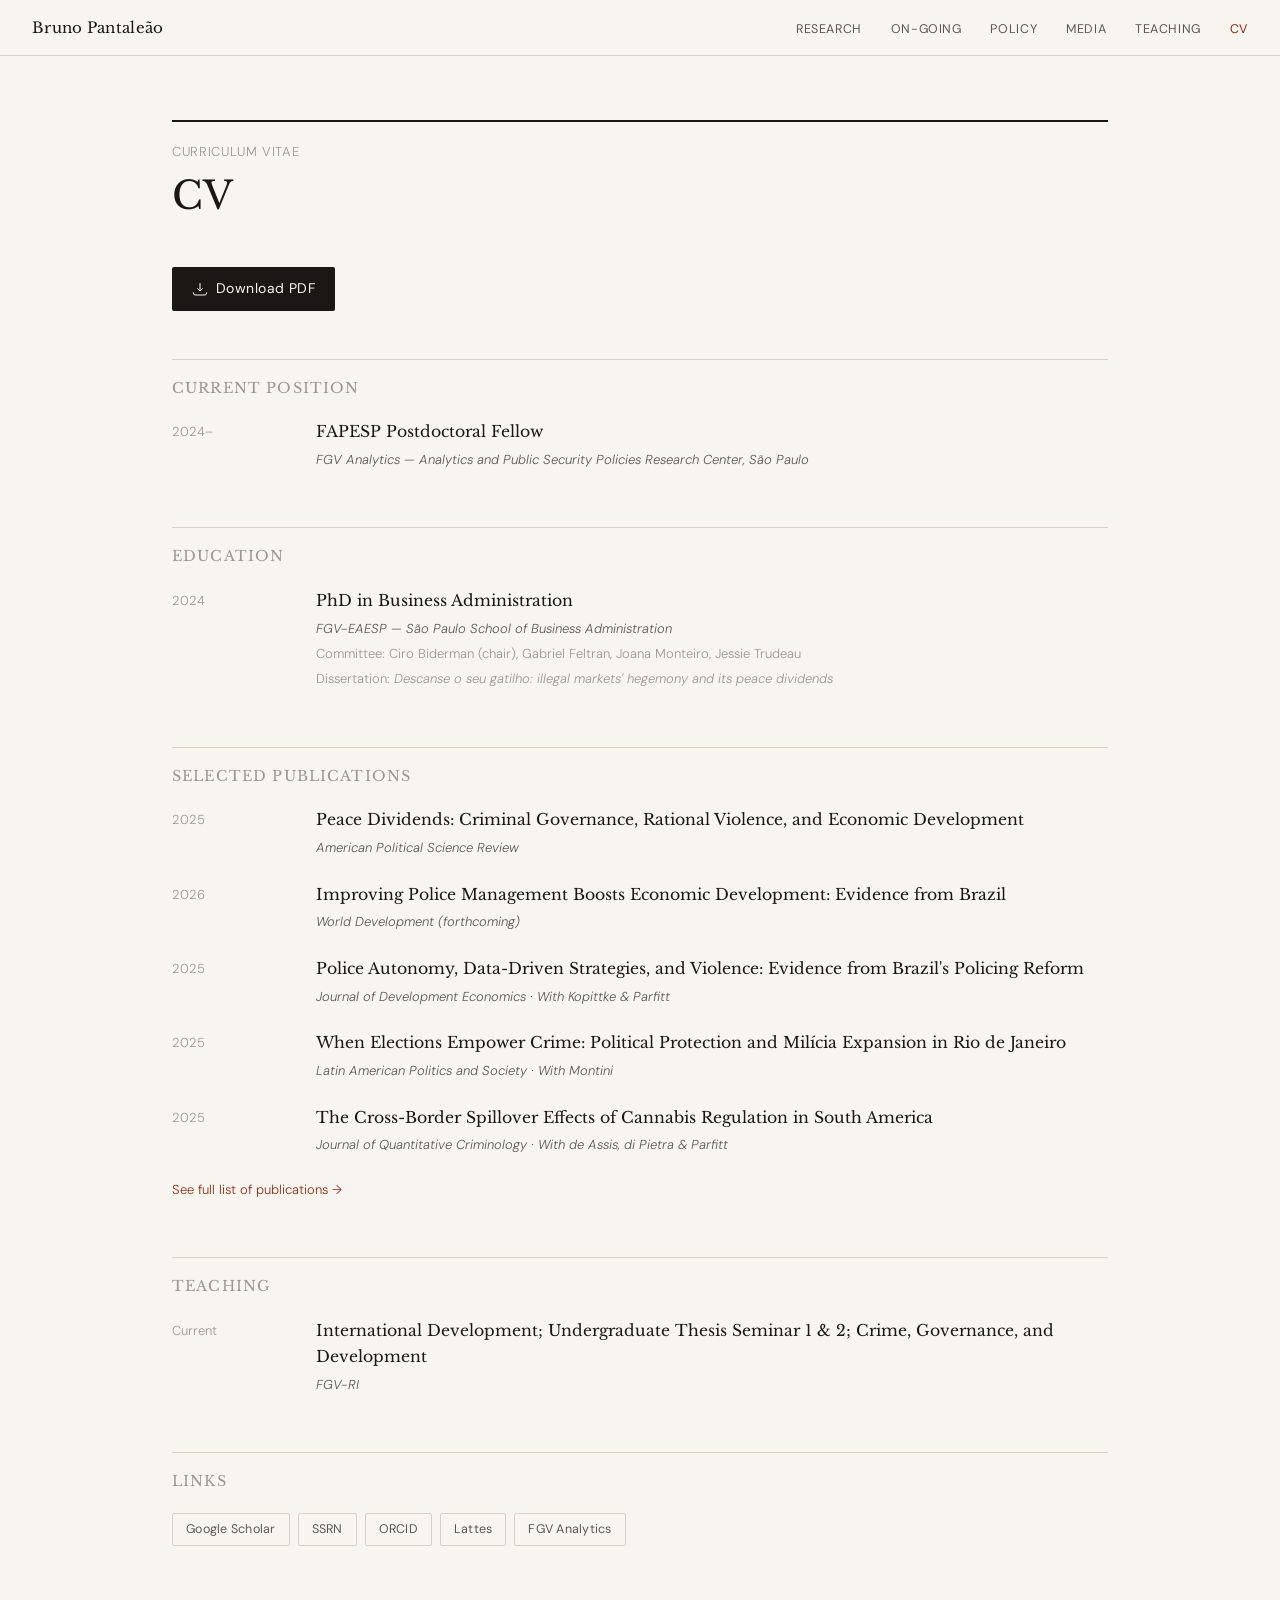
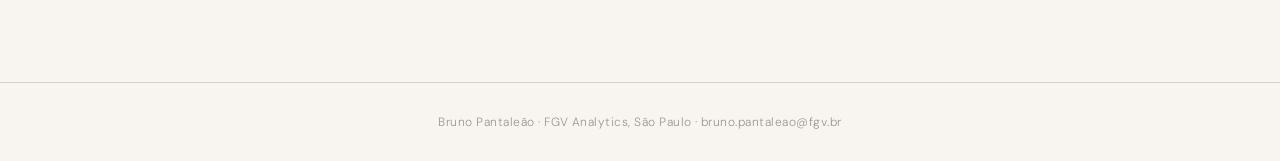
==== cv.html @ 87e5ca8e "Add files via upload" ====
<!DOCTYPE html>
<html lang="en">
<head>
<meta charset="UTF-8">
<meta name="viewport" content="width=device-width, initial-scale=1.0">
<title>CV — Bruno Pantaleão</title>
<link rel="stylesheet" href="style.css">
<style>
.cv-actions {
  display: flex; gap: 12px; flex-wrap: wrap; margin-bottom: 3rem;
}
.cv-download {
  display: inline-flex; align-items: center; gap: 8px;
  padding: 10px 20px;
  background: var(--ink); color: var(--paper);
  text-decoration: none; font-size: 14px; font-weight: 400;
  border-radius: 2px; letter-spacing: 0.03em;
  transition: background 0.18s;
}
.cv-download:hover { background: var(--accent); }
.cv-download svg { width: 16px; height: 16px; }

.cv-section { margin-bottom: 3.5rem; }
.cv-section h2 {
  font-family: var(--serif); font-size: 0.9rem; font-weight: 400;
  letter-spacing: 0.08em; text-transform: uppercase;
  color: var(--ink-faint); margin-bottom: 1.2rem;
  border-top: 1px solid var(--rule); padding-top: 1rem;
}
.cv-row {
  display: grid; grid-template-columns: 120px 1fr;
  gap: 1.5rem; margin-bottom: 1.4rem; align-items: start;
}
.cv-year { font-size: 13px; color: var(--ink-faint); padding-top: 2px; }
.cv-entry-title {
  font-family: var(--serif); font-size: 0.98rem;
  font-weight: 400; color: var(--ink); margin-bottom: 0.2rem;
}
.cv-entry-sub { font-size: 13px; color: var(--ink-muted); font-style: italic; }
.cv-entry-detail { font-size: 13px; color: var(--ink-faint); margin-top: 0.2rem; }

@media (max-width: 500px) {
  .cv-row { grid-template-columns: 1fr; gap: 0.2rem; }
  .cv-year { font-size: 12px; }
}
</style>
</head>
<body>

<nav>
  <a href="index.html" class="nav-name">Bruno Pantaleão</a>
  <ul class="nav-links">
    <li><a href="research.html">Research</a></li>
    <li><a href="ongoing.html">On-going</a></li>
    <li><a href="policy.html">Policy</a></li>
    <li><a href="media.html">Media</a></li>
    <li><a href="teaching.html">Teaching</a></li>
    <li><a href="cv.html" class="active">CV</a></li>
  </ul>
</nav>

<div class="page-wrap">
  <div class="page-header">
    <p class="sub">Curriculum vitae</p>
    <h1>CV</h1>
  </div>

  <div class="cv-actions">
    <a class="cv-download" href="CV_bruno_pantaleao.pdf" target="_blank">
      <svg viewBox="0 0 24 24" fill="none" stroke="currentColor" stroke-width="1.5">
        <path d="M12 15V3m0 12l-4-4m4 4l4-4M2 17l.621 2.485A2 2 0 004.561 21h14.878a2 2 0 001.94-1.515L22 17"/>
      </svg>
      Download PDF
    </a>
  </div>

  <div class="cv-section">
    <h2>Current Position</h2>
    <div class="cv-row">
      <span class="cv-year">2024–</span>
      <div>
        <p class="cv-entry-title">FAPESP Postdoctoral Fellow</p>
        <p class="cv-entry-sub">FGV Analytics — Analytics and Public Security Policies Research Center, São Paulo</p>
      </div>
    </div>
  </div>

  <div class="cv-section">
    <h2>Education</h2>
    <div class="cv-row">
      <span class="cv-year">2024</span>
      <div>
        <p class="cv-entry-title">PhD in Business Administration</p>
        <p class="cv-entry-sub">FGV-EAESP — São Paulo School of Business Administration</p>
        <p class="cv-entry-detail">Committee: Ciro Biderman (chair), Gabriel Feltran, Joana Monteiro, Jessie Trudeau</p>
        <p class="cv-entry-detail">Dissertation: <em>Descanse o seu gatilho: illegal markets' hegemony and its peace dividends</em></p>
      </div>
    </div>
  </div>

  <div class="cv-section">
    <h2>Selected Publications</h2>
    <div class="cv-row">
      <span class="cv-year">2025</span>
      <div>
        <p class="cv-entry-title">Peace Dividends: Criminal Governance, Rational Violence, and Economic Development</p>
        <p class="cv-entry-sub">American Political Science Review</p>
      </div>
    </div>
    <div class="cv-row">
      <span class="cv-year">2026</span>
      <div>
        <p class="cv-entry-title">Improving Police Management Boosts Economic Development: Evidence from Brazil</p>
        <p class="cv-entry-sub">World Development (forthcoming)</p>
      </div>
    </div>
    <div class="cv-row">
      <span class="cv-year">2025</span>
      <div>
        <p class="cv-entry-title">Police Autonomy, Data-Driven Strategies, and Violence: Evidence from Brazil's Policing Reform</p>
        <p class="cv-entry-sub">Journal of Development Economics · With Kopittke &amp; Parfitt</p>
      </div>
    </div>
    <div class="cv-row">
      <span class="cv-year">2025</span>
      <div>
        <p class="cv-entry-title">When Elections Empower Crime: Political Protection and Milícia Expansion in Rio de Janeiro</p>
        <p class="cv-entry-sub">Latin American Politics and Society · With Montini</p>
      </div>
    </div>
    <div class="cv-row">
      <span class="cv-year">2025</span>
      <div>
        <p class="cv-entry-title">The Cross-Border Spillover Effects of Cannabis Regulation in South America</p>
        <p class="cv-entry-sub">Journal of Quantitative Criminology · With de Assis, di Pietra &amp; Parfitt</p>
      </div>
    </div>
    <p style="font-size:13px;color:var(--ink-faint);margin-top:0.5rem;"><a href="research.html" style="color:var(--accent);text-decoration:none;border-bottom:1px solid transparent;" onmouseover="this.style.borderColor='var(--accent)'" onmouseout="this.style.borderColor='transparent'">See full list of publications →</a></p>
  </div>

  <div class="cv-section">
    <h2>Teaching</h2>
    <div class="cv-row">
      <span class="cv-year">Current</span>
      <div>
        <p class="cv-entry-title">International Development; Undergraduate Thesis Seminar 1 &amp; 2; Crime, Governance, and Development</p>
        <p class="cv-entry-sub">FGV-RI</p>
      </div>
    </div>
  </div>

  <div class="cv-section">
    <h2>Links</h2>
    <div style="display:flex;flex-wrap:wrap;gap:8px;">
      <a class="link-pill" href="https://scholar.google.fr/citations?user=aN9Eio4AAAAJ&hl=en" target="_blank">Google Scholar</a>
      <a class="link-pill" href="https://papers.ssrn.com/Sol3/Cf_Dev/AbsByAuth.cfm?per_id=6332960" target="_blank">SSRN</a>
      <a class="link-pill" href="https://orcid.org/0000-0002-9605-2483" target="_blank">ORCID</a>
      <a class="link-pill" href="http://lattes.cnpq.br/6629468562676391" target="_blank">Lattes</a>
      <a class="link-pill" href="https://analytics.fgv.br/node/213" target="_blank">FGV Analytics</a>
    </div>
  </div>

</div>

<footer>Bruno Pantaleão · FGV Analytics, São Paulo · <a href="mailto:bruno.pantaleao@fgv.br" style="color:var(--ink-faint);text-decoration:none;">bruno.pantaleao@fgv.br</a></footer>
</body>
</html>
---- style.css ----
@import url('https://fonts.googleapis.com/css2?family=Libre+Baskerville:ital,wght@0,400;0,700;1,400&family=DM+Sans:opsz,wght@9..40,300;9..40,400;9..40,500&display=swap');

*, *::before, *::after { box-sizing: border-box; margin: 0; padding: 0; }

:root {
  --ink: #1a1714;
  --ink-muted: #5c5750;
  --ink-faint: #9c9590;
  --paper: #f8f5f0;
  --paper-warm: #f0ebe2;
  --rule: #d8d0c4;
  --accent: #8b2e12;
  --accent-light: #c4501e;
  --serif: 'Libre Baskerville', Georgia, serif;
  --sans: 'DM Sans', system-ui, sans-serif;
  --max: 1000px;
}

html { scroll-behavior: smooth; }

body {
  background: var(--paper);
  color: var(--ink);
  font-family: var(--sans);
  font-weight: 300;
  line-height: 1.7;
  font-size: 16px;
  min-height: 100vh;
}

/* ── NAV ── */
nav {
  position: sticky; top: 0; z-index: 100;
  background: var(--paper);
  border-bottom: 1px solid var(--rule);
  padding: 0 2rem;
  display: flex; align-items: center; justify-content: space-between;
  height: 56px;
}
.nav-name {
  font-family: var(--serif);
  font-size: 15px;
  letter-spacing: 0.02em;
  color: var(--ink);
  text-decoration: none;
  white-space: nowrap;
}
.nav-links { display: flex; gap: 1.8rem; list-style: none; }
.nav-links a {
  font-size: 12.5px; font-weight: 400;
  color: var(--ink-muted); text-decoration: none;
  letter-spacing: 0.05em; text-transform: uppercase;
  transition: color 0.2s; white-space: nowrap;
}
.nav-links a:hover, .nav-links a.active { color: var(--accent); }

/* ── PAGE SHELL ── */
.page-wrap {
  max-width: var(--max);
  margin: 0 auto;
  padding: 4rem 2rem 5rem;
}

/* ── PAGE HEADER ── */
.page-header {
  border-top: 2px solid var(--ink);
  padding-top: 1.2rem;
  margin-bottom: 3rem;
}
.page-header h1 {
  font-family: var(--serif);
  font-size: clamp(1.6rem, 4vw, 2.4rem);
  font-weight: 400;
  color: var(--ink);
  line-height: 1.2;
}
.page-header .sub {
  font-size: 13px; color: var(--ink-faint);
  letter-spacing: 0.05em; text-transform: uppercase;
  margin-bottom: 0.6rem;
}

/* ── SECTION DIVIDER ── */
.section-rule {
  border: none; border-top: 1px solid var(--rule);
  margin: 3rem 0;
}

/* ── LINK PILLS ── */
.link-pill {
  display: inline-flex; align-items: center; gap: 6px;
  padding: 5px 13px;
  border: 1px solid var(--rule);
  border-radius: 2px;
  font-size: 12.5px; font-weight: 400;
  color: var(--ink-muted); text-decoration: none;
  background: transparent;
  transition: all 0.18s; letter-spacing: 0.02em;
}
.link-pill:hover { background: var(--ink); color: var(--paper); border-color: var(--ink); }
.link-pill svg { width: 13px; height: 13px; flex-shrink: 0; }

/* ── PAPER / RESEARCH CARDS ── */
.paper-list { display: flex; flex-direction: column; gap: 0; }
.paper-item {
  border-top: 1px solid var(--rule);
  padding: 2rem 0;
  display: grid;
  grid-template-columns: 1fr auto;
  gap: 1rem;
  align-items: start;
}
.paper-item:last-child { border-bottom: 1px solid var(--rule); }
.paper-num {
  font-family: var(--serif); font-size: 0.85rem;
  color: var(--ink-faint); margin-bottom: 0.4rem;
}
.paper-badge {
  font-size: 11px; font-weight: 500;
  letter-spacing: 0.1em; text-transform: uppercase;
  color: var(--accent); display: block; margin-bottom: 0.5rem;
}
.paper-title {
  font-family: var(--serif);
  font-size: 1.05rem; font-weight: 400;
  line-height: 1.45; color: var(--ink);
  margin-bottom: 0.4rem;
}
.paper-meta {
  font-size: 13px; color: var(--ink-faint);
  font-style: italic; margin-bottom: 0.7rem;
}
.paper-abstract {
  font-size: 13.5px; line-height: 1.7;
  color: var(--ink-muted); margin-top: 0.8rem;
  max-width: 680px;
}
.paper-links { display: flex; flex-wrap: wrap; gap: 8px; margin-top: 0.9rem; }

/* Accordion for abstracts */
.abstract-toggle {
  background: none; border: none; cursor: pointer;
  font-size: 12px; color: var(--accent);
  letter-spacing: 0.04em; padding: 0;
  margin-top: 0.4rem; display: inline-block;
  font-family: var(--sans); font-weight: 400;
}
.abstract-toggle:hover { text-decoration: underline; }
.abstract-body { display: none; }
.abstract-body.open { display: block; }

/* ── FOOTER ── */
footer {
  border-top: 1px solid var(--rule);
  padding: 1.8rem 2rem;
  text-align: center;
  font-size: 12px; color: var(--ink-faint);
  letter-spacing: 0.04em;
}

/* ── RESPONSIVE ── */
@media (max-width: 680px) {
  nav { padding: 0 1rem; }
  .nav-links { gap: 1rem; }
  .nav-links li:nth-child(n+4) { display: none; }
  .page-wrap { padding: 2.5rem 1.25rem 4rem; }
  .paper-item { grid-template-columns: 1fr; }
}
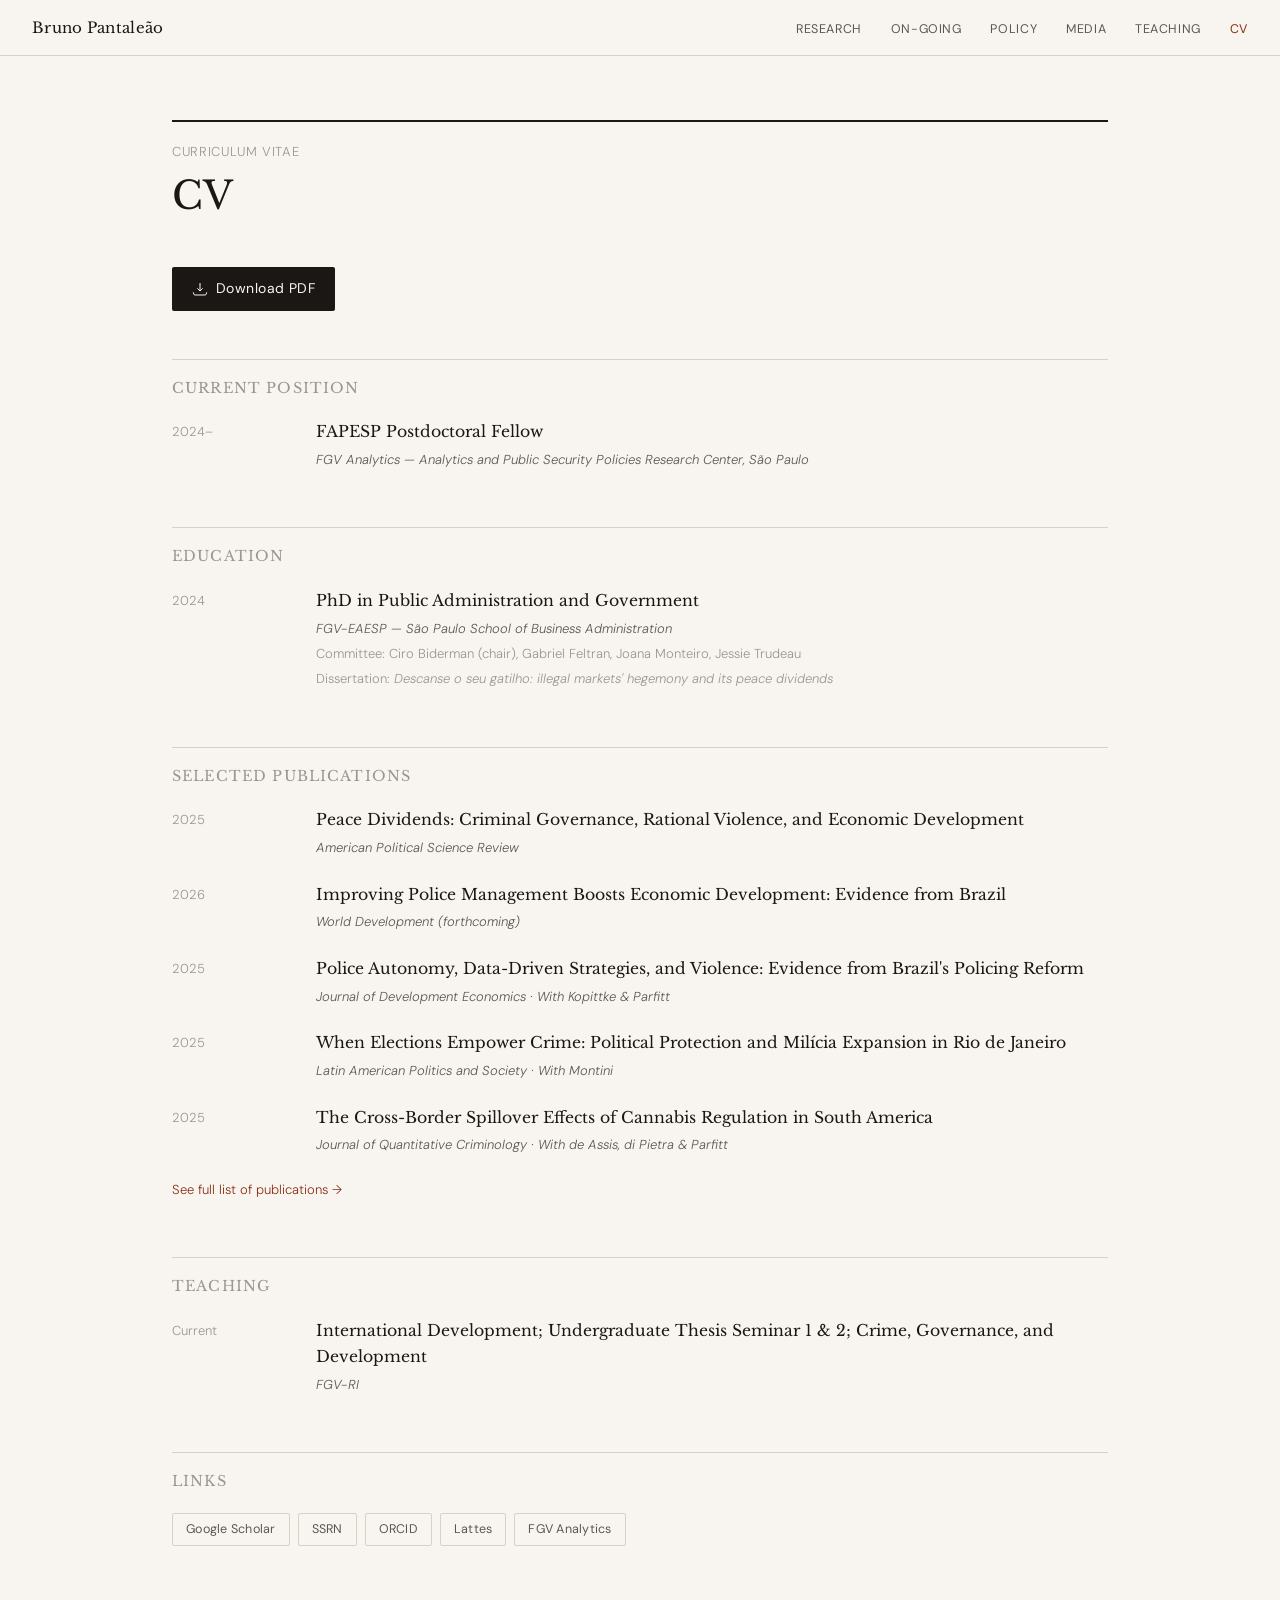
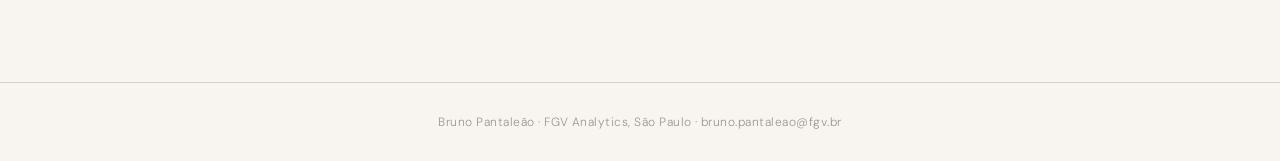
==== commit 6090c0dd: "cv.html" ====
--- a/cv.html
+++ b/cv.html
@@ -90,7 +90,7 @@
     <div class="cv-row">
       <span class="cv-year">2024</span>
       <div>
-        <p class="cv-entry-title">PhD in Business Administration</p>
+        <p class="cv-entry-title">PhD in Public Administration and Government</p>
         <p class="cv-entry-sub">FGV-EAESP — São Paulo School of Business Administration</p>
         <p class="cv-entry-detail">Committee: Ciro Biderman (chair), Gabriel Feltran, Joana Monteiro, Jessie Trudeau</p>
         <p class="cv-entry-detail">Dissertation: <em>Descanse o seu gatilho: illegal markets' hegemony and its peace dividends</em></p>
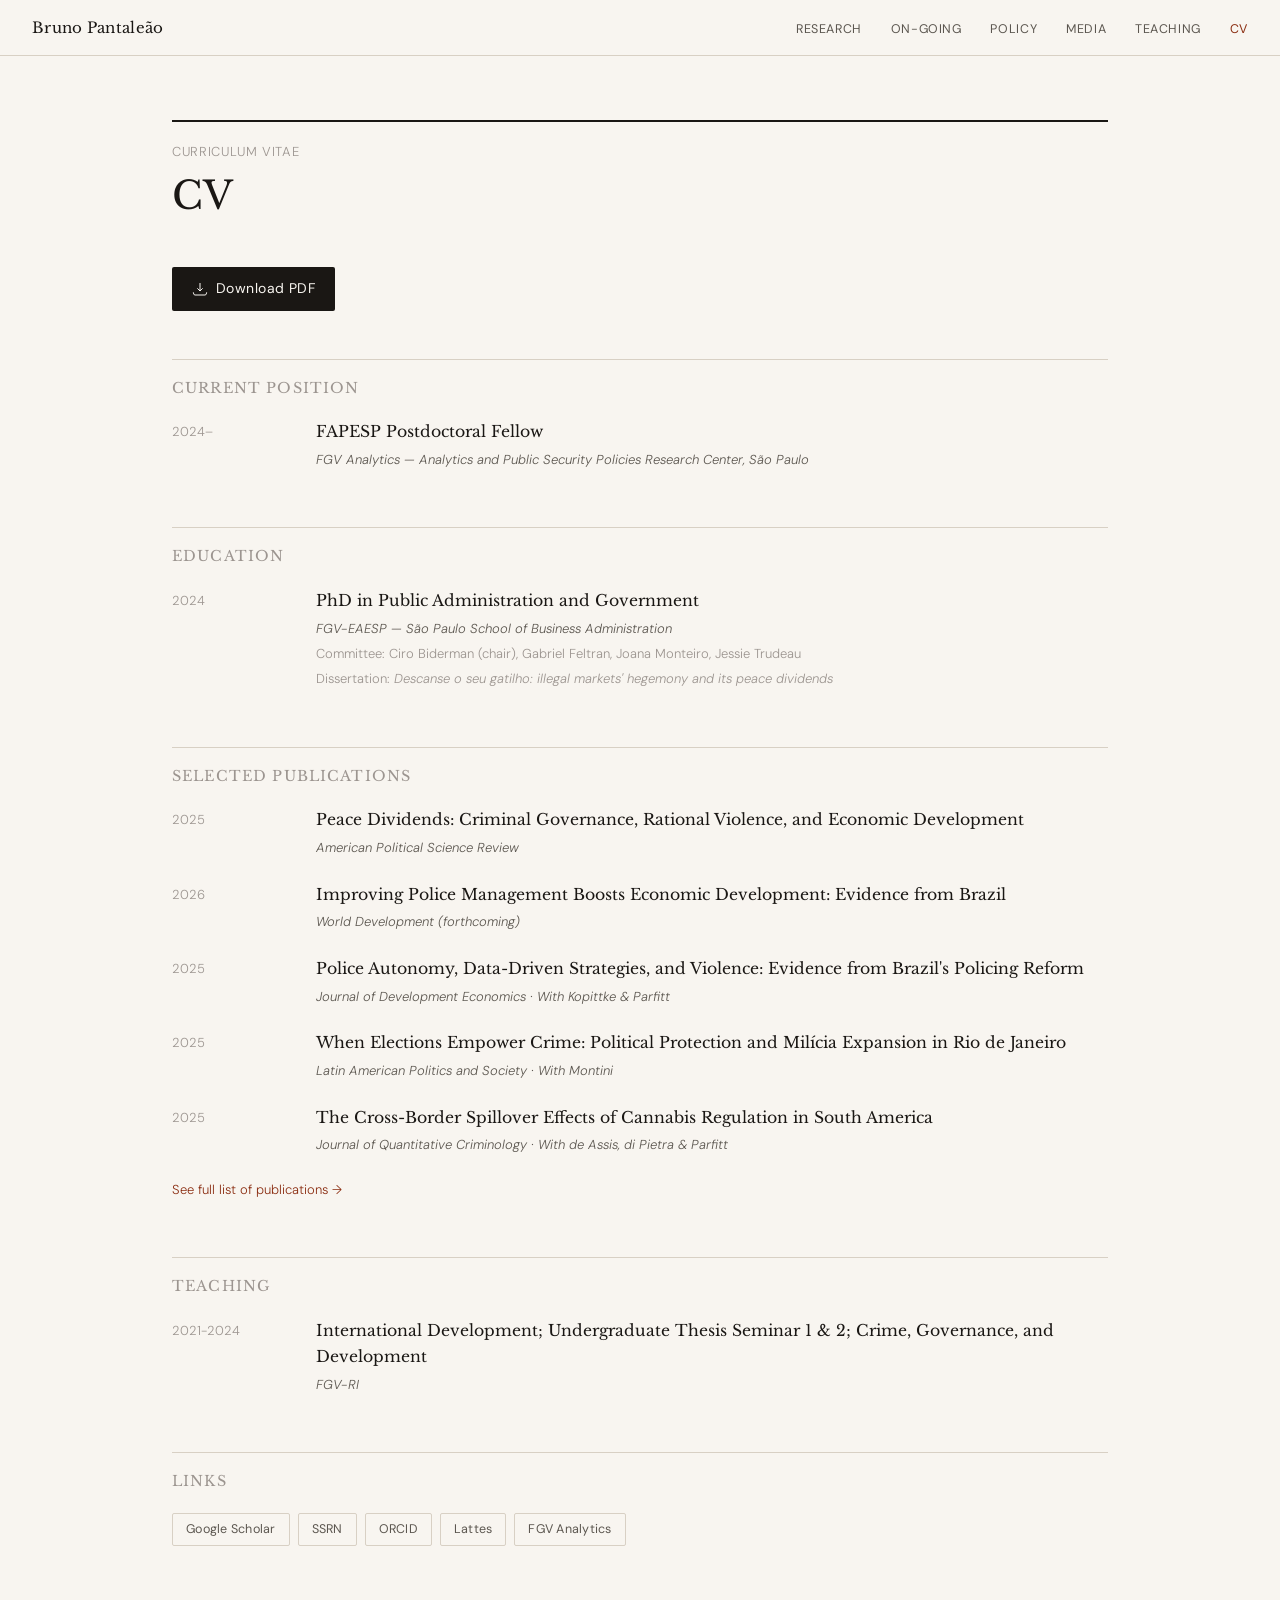
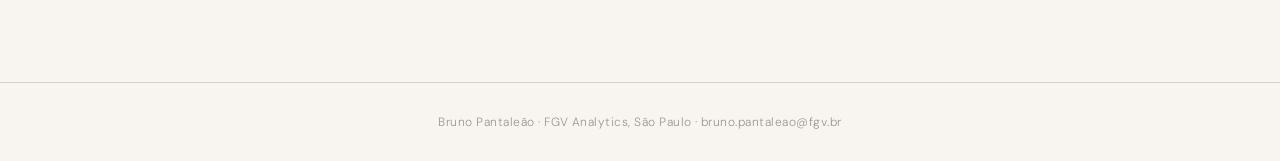
==== commit 602a3eb4: "cv.html" ====
--- a/cv.html
+++ b/cv.html
@@ -141,7 +141,7 @@
   <div class="cv-section">
     <h2>Teaching</h2>
     <div class="cv-row">
-      <span class="cv-year">Current</span>
+      <span class="cv-year">2021-2024</span>
       <div>
         <p class="cv-entry-title">International Development; Undergraduate Thesis Seminar 1 &amp; 2; Crime, Governance, and Development</p>
         <p class="cv-entry-sub">FGV-RI</p>
